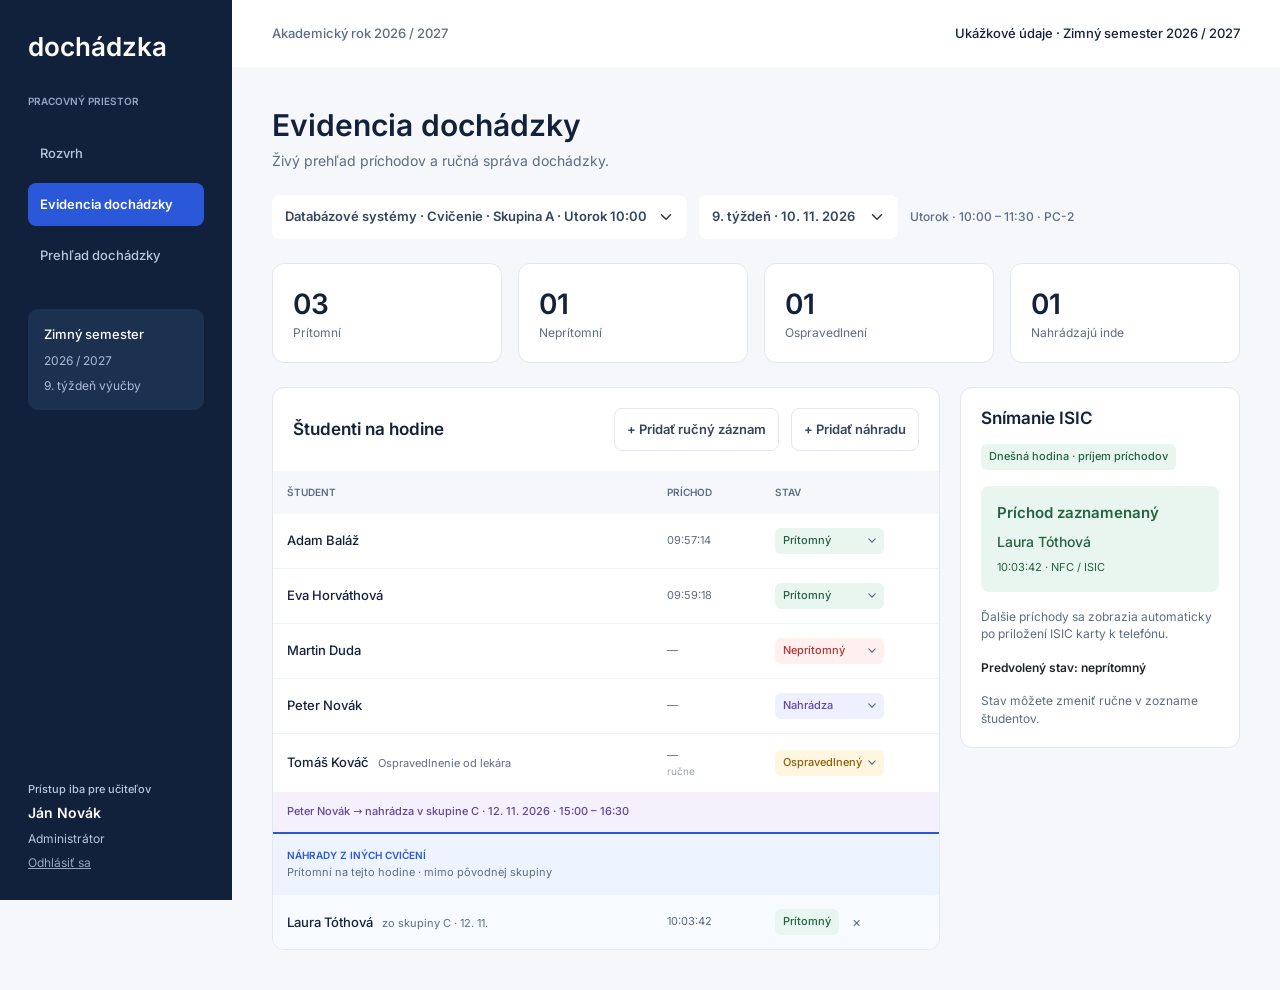
==== web/evidencia.html @ b218ef8f "Add web prototype: prihlasenie, rozvrh, evidencia, prehlad" ====
<!DOCTYPE html>
<html lang="sk">
<head>
    <meta charset="utf-8">
    <meta name="viewport" content="width=device-width, initial-scale=1">
    <title>Evidencia dochádzky · dochádzka</title>
    <link rel="stylesheet" href="vendor/bootstrap/bootstrap.min.css">
    <link rel="stylesheet" href="css/app.css">
</head>
<body>
<div class="app">
    <aside class="sidebar offcanvas-lg offcanvas-start" tabindex="-1" id="sidebar" aria-label="Hlavná navigácia">
        <a class="brand" href="index.html">dochádzka</a>
        <div class="eyebrow">Pracovný priestor</div>

        <nav>
            <a href="index.html">Rozvrh</a>
            <a href="evidencia.html" class="active"
                aria-current="page">Evidencia dochádzky</a>
            <a href="prehlad.html">Prehľad dochádzky</a>
        </nav>

        <div class="semester-card">
            <strong>Zimný semester</strong>
            <span>2026 / 2027</span>
            <span>
                9. týždeň výučby
            </span>
        </div>

        <div class="account">
            <small>Prístup iba pre učiteľov</small>
            <strong>Ján Novák</strong>
            <span>Administrátor</span>
            <form data-go="prihlasenie.html">
                <button type="submit">Odhlásiť sa</button>
            </form>
        </div>
    </aside>

    <div class="workspace">
        <header class="topbar">
            <button class="btn btn-light btn-icon d-lg-none" type="button" data-bs-toggle="offcanvas" data-bs-target="#sidebar" aria-controls="sidebar" aria-label="Otvoriť navigáciu">☰</button>
            <span class="year">Akademický rok 2026 / 2027</span>
            <span class="current">Ukážkové údaje · Zimný semester 2026 / 2027</span>
        </header>

        <main class="screen">
            <div class="page-heading">
                <h1>Evidencia dochádzky</h1>
                <p>Živý prehľad príchodov a ručná správa dochádzky.</p>
            </div>

            <form class="toolbar">
                <label class="visually-hidden" for="vyucba">Výučba</label>
                <select class="form-select select-plain bg-white" id="vyucba" name="vyucba">
                    <option value="1">Programovanie · Prednáška · Pondelok 08:00</option>
                    <option value="2" selected>Databázové systémy · Cvičenie · Skupina A · Utorok 10:00</option>
                    <option value="3">Databázové systémy · Cvičenie · Skupina B · Utorok 10:00</option>
                    <option value="4">Programovanie · Cvičenie · Štvrtok 13:00</option>
                    <option value="5">Databázové systémy · Cvičenie · Skupina C · Štvrtok 15:00</option>
                </select>

                <label class="visually-hidden" for="datum">Dátum hodiny</label>
                <select class="form-select select-plain bg-white" id="datum" name="datum">
                    <option value="2026-09-15">
                        1. týždeň · 15. 9. 2026
                    </option>
                    <option value="2026-09-22">
                        2. týždeň · 22. 9. 2026
                    </option>
                    <option value="2026-09-29">
                        3. týždeň · 29. 9. 2026
                    </option>
                    <option value="2026-10-06">
                        4. týždeň · 6. 10. 2026
                    </option>
                    <option value="2026-10-13">
                        5. týždeň · 13. 10. 2026
                    </option>
                    <option value="2026-10-20">
                        6. týždeň · 20. 10. 2026
                    </option>
                    <option value="2026-10-27">
                        7. týždeň · 27. 10. 2026
                    </option>
                    <option value="2026-11-03">
                        8. týždeň · 3. 11. 2026
                    </option>
                    <option value="2026-11-10" selected>
                        9. týždeň · 10. 11. 2026
                    </option>
                    <option value="2026-11-19">
                        10. týždeň · 19. 11. 2026
                    </option>
                    <option value="2026-11-24">
                        11. týždeň · 24. 11. 2026
                    </option>
                    <option value="2026-12-01">
                        12. týždeň · 1. 12. 2026
                    </option>
                    <option value="2026-12-08">
                        13. týždeň · 8. 12. 2026
                    </option>
                </select>
                <span class="toolbar-meta grow">
                    Utorok · 10:00 – 11:30 · PC-2
                </span>
            </form>

            <div class="totals">
                <div class="panel">
                    <div class="stat-number">03</div>
                    <div class="stat-label">Prítomní</div>
                </div>
                <div class="panel">
                    <div class="stat-number">01</div>
                    <div class="stat-label">Neprítomní</div>
                </div>
                <div class="panel">
                    <div class="stat-number">01</div>
                    <div class="stat-label">Ospravedlnení</div>
                </div>
                <div class="panel">
                    <div class="stat-number">01</div>
                    <div class="stat-label">Nahrádzajú inde</div>
                </div>
            </div>

            <div class="attendance-grid">
                <div class="panel roster">
                    <div class="roster-heading">
                        <h2 class="panel-title">Študenti na hodine</h2>
                        <button class="btn btn-light" type="button" data-bs-toggle="modal" data-bs-target="#manualModal">+ Pridať ručný záznam</button>
                        <button class="btn btn-light" type="button" data-bs-toggle="modal" data-bs-target="#replacementModal">+ Pridať náhradu</button>
                    </div>

                    <div class="roster-columns">
                        <span>Študent</span><span>Príchod</span><span>Stav</span>
                    </div>

                    <div class="roster-row">
                        <span class="name">
                            Adam Baláž
                        </span>
                        <span class="time">
                            09:57:14
                        </span>
                        <form class="state">
                            <input type="hidden" name="student_id" value="1">
                            <select class="status status-present" name="status"
                                aria-label="Stav – Adam Baláž">
                                <option value="present" selected>Prítomný</option>
                                <option value="absent">Neprítomný</option>
                                <option value="excused">Ospravedlnený</option>
                                <option value="replacing">Nahrádza</option>
                            </select>
                        </form>
                    </div>
                    <div class="roster-row">
                        <span class="name">
                            Eva Horváthová
                        </span>
                        <span class="time">
                            09:59:18
                        </span>
                        <form class="state">
                            <input type="hidden" name="student_id" value="4">
                            <select class="status status-present" name="status"
                                aria-label="Stav – Eva Horváthová">
                                <option value="present" selected>Prítomný</option>
                                <option value="absent">Neprítomný</option>
                                <option value="excused">Ospravedlnený</option>
                                <option value="replacing">Nahrádza</option>
                            </select>
                        </form>
                    </div>
                    <div class="roster-row">
                        <span class="name">
                            Martin Duda
                        </span>
                        <span class="time">
                            —
                        </span>
                        <form class="state">
                            <input type="hidden" name="student_id" value="3">
                            <select class="status status-absent" name="status"
                                aria-label="Stav – Martin Duda">
                                <option value="present">Prítomný</option>
                                <option value="absent" selected>Neprítomný</option>
                                <option value="excused">Ospravedlnený</option>
                                <option value="replacing">Nahrádza</option>
                            </select>
                        </form>
                    </div>
                    <div class="roster-row">
                        <span class="name">
                            Peter Novák
                        </span>
                        <span class="time">
                            —
                        </span>
                        <form class="state">
                            <input type="hidden" name="student_id" value="7">
                            <select class="status status-replacing" name="status"
                                aria-label="Stav – Peter Novák">
                                <option value="present">Prítomný</option>
                                <option value="absent">Neprítomný</option>
                                <option value="excused">Ospravedlnený</option>
                                <option value="replacing" selected>Nahrádza</option>
                            </select>
                        </form>
                    </div>
                    <div class="roster-row">
                        <span class="name">
                            Tomáš Kováč
                            <small title="Poznámka">Ospravedlnenie od lekára</small>
                        </span>
                        <span class="time">
                            —
                            <em>ručne</em>
                        </span>
                        <form class="state">
                            <input type="hidden" name="student_id" value="5">
                            <select class="status status-excused" name="status"
                                aria-label="Stav – Tomáš Kováč">
                                <option value="present">Prítomný</option>
                                <option value="absent">Neprítomný</option>
                                <option value="excused" selected>Ospravedlnený</option>
                                <option value="replacing">Nahrádza</option>
                            </select>
                        </form>
                    </div>

                    <div class="roster-link">
                        Peter Novák →
                        nahrádza v skupine C
                        · 12. 11. 2026 · 15:00 – 16:30
                    </div>

                    <div class="roster-section">
                        <strong>Náhrady z iných cvičení</strong>
                        <span>Prítomní na tejto hodine · mimo pôvodnej skupiny</span>
                    </div>

                    <div class="roster-row incoming">
                        <span class="name">
                            Laura Tóthová
                            <small>
                                zo skupiny C
                                · 12. 11.
                            </small>
                        </span>
                        <span class="time">
                            10:03:42
                        </span>
                        <div class="state">
                            <span class="status status-present">Prítomný</span>
                            <form
                                data-confirm="Náhrada študentky Laury Tóthovej sa zruší aj na jej pôvodnom cvičení.">
                                <button class="btn-remove" type="submit" aria-label="Zrušiť náhradu – Laura Tóthová">×</button>
                            </form>
                        </div>
                    </div>
                </div>

                <aside class="panel nfc" aria-labelledby="nfcTitle">
                    <h2 class="panel-title" id="nfcTitle">Snímanie ISIC</h2>

                    <span class="status status-present">Dnešná hodina · príjem príchodov</span>

                    <div class="last-scan">
                        <strong>Príchod zaznamenaný</strong>
                        <span>Laura Tóthová</span>
                        <small>10:03:42 · NFC / ISIC</small>
                    </div>

                    <p>Ďalšie príchody sa zobrazia automaticky po priložení ISIC karty k telefónu.</p>
                    <p><strong class="text-body fw-semibold">Predvolený stav: neprítomný</strong></p>
                    <p>Stav môžete zmeniť ručne v zozname študentov.</p>
                </aside>
            </div>
        </main>
    </div>
</div>

<div class="modal fade" id="confirmModal" tabindex="-1" aria-labelledby="confirmTitle" aria-hidden="true">
    <div class="modal-dialog modal-dialog-centered modal-sm">
        <div class="modal-content">
            <div class="modal-body">
                <h2 class="modal-title" id="confirmTitle">Naozaj odstrániť?</h2>
                <div data-confirm-text></div>
            </div>
            <div class="modal-footer">
                <button type="button" class="btn btn-light btn-wide" data-bs-dismiss="modal">Zrušiť</button>
                <button type="button" class="btn btn-primary btn-wide" data-confirm-ok>Odstrániť</button>
            </div>
        </div>
    </div>
</div>

<div class="modal fade" id="manualModal" tabindex="-1" aria-labelledby="manualTitle" aria-hidden="true">
    <div class="modal-dialog modal-dialog-centered modal-dialog-scrollable" style="--bs-modal-width: 600px">
        <form class="modal-content" novalidate>
            <div class="modal-header">
                <div>
                    <h2 class="modal-title" id="manualTitle">Pridať ručný záznam</h2>
                    <p>Zapíšte dochádzku študenta, ktorý nemohol použiť ISIC kartu.</p>
                </div>
                <button type="button" class="btn-close" data-bs-dismiss="modal" aria-label="Zavrieť"></button>
            </div>

            <div class="modal-body">
                <div class="lesson-context">
                    <strong>Databázové systémy · Cvičenie · Skupina A</strong>
                    <span>10. 11. 2026 · 10:00 – 11:30 · PC-2</span>
                </div>

                <div>
                    <label class="form-label" for="studentSearch">Študent</label>
                    <input class="form-control mb-2" type="search" id="studentSearch" data-student-search
                        placeholder="Hľadať podľa mena alebo ID" autocomplete="off">
                    <div class="pick-list">
                        <div class="heading">Študenti bez zaznamenaného príchodu</div>
                        <div class="items">
                            <label data-student="Martin Duda 210068">
                                <input class="form-check-input m-0" type="radio" name="student_id" value="3">
                                <span class="who">Martin Duda<small>ID 210068</small></span>
                                <span class="status status-absent">Neprítomný</span>
                            </label>
                            <label data-student="Peter Novák 210136">
                                <input class="form-check-input m-0" type="radio" name="student_id" value="7">
                                <span class="who">Peter Novák<small>ID 210136</small></span>
                                <span class="status status-replacing">Nahrádza</span>
                            </label>
                            <label data-student="Tomáš Kováč 210102">
                                <input class="form-check-input m-0" type="radio" name="student_id" value="5">
                                <span class="who">Tomáš Kováč<small>ID 210102</small></span>
                                <span class="status status-excused">Ospravedlnený</span>
                            </label>
                        </div>
                    </div>
                </div>

                <div>
                    <div class="form-label" id="newStatusLabel">Nový stav</div>
                    <div class="chips" role="radiogroup" aria-labelledby="newStatusLabel">
                        <input class="btn-check" type="radio" name="status" id="manual-present" value="present"
                            checked>
                        <label class="chip-present" for="manual-present"><span class="dot"></span>Prítomný</label>
                        <input class="btn-check" type="radio" name="status" id="manual-absent" value="absent">
                        <label class="chip-absent" for="manual-absent"><span class="dot"></span>Neprítomný</label>
                        <input class="btn-check" type="radio" name="status" id="manual-excused" value="excused">
                        <label class="chip-excused" for="manual-excused"><span class="dot"></span>Ospravedlnený</label>
                        <input class="btn-check" type="radio" name="status" id="manual-replacing" value="replacing">
                        <label class="chip-replacing" for="manual-replacing"><span class="dot"></span>Nahrádza</label>
                    </div>
                </div>

                <div class="row g-3">
                    <div class="col-sm-6">
                        <label class="form-label" for="arrivedTime">Čas príchodu</label>
                        <div class="input-action">
                            <input class="form-control" type="time" step="1" id="arrivedTime" name="arrived_time"
                                value="10:05:00">
                            <button type="button" data-now="#arrivedTime">Teraz</button>
                        </div>
                        <div class="form-text">Ukladá sa iba pri stave prítomný.</div>
                    </div>
                    <div class="col-sm-6">
                        <label class="form-label" for="recordedBy">Zapísal</label>
                        <input class="form-control" type="text" id="recordedBy" value="Ján Novák · ručne" readonly>
                    </div>
                </div>

                <div>
                    <label class="form-label" for="note">Poznámka <span class="optional">voliteľné</span></label>
                    <textarea class="form-control" id="note" name="note" rows="3" maxlength="255"
                        placeholder="Napr. zabudnutá ISIC karta alebo nefunkčný čip…"></textarea>
                </div>

                <div class="notice">
                    <strong>Ručný záznam</strong>
                    <div>V zozname sa označí ako zadaný učiteľom a prepíše predvolený stav „neprítomný“.</div>
                </div>
            </div>

            <div class="modal-footer">
                <button type="button" class="btn btn-light btn-wide" data-bs-dismiss="modal">Zrušiť</button>
                <button type="submit" class="btn btn-light btn-wide" name="add_another" value="1">Uložiť a pridať ďalší</button>
                <button type="submit" class="btn btn-primary btn-wide">Uložiť záznam</button>
            </div>
        </form>
    </div>
</div>

<div class="modal fade" id="replacementModal" tabindex="-1" aria-labelledby="replacementTitle" aria-hidden="true">
    <div class="modal-dialog modal-dialog-centered" style="--bs-modal-width: 560px">
        <form class="modal-content" novalidate>
            <div class="modal-header">
                <div>
                    <h2 class="modal-title" id="replacementTitle">Pridať náhradu</h2>
                    <p>Študent z inej skupiny si na tejto hodine nahrádza svoje cvičenie.</p>
                </div>
                <button type="button" class="btn-close" data-bs-dismiss="modal" aria-label="Zavrieť"></button>
            </div>

            <div class="modal-body">
                <div class="lesson-context">
                    <strong>Databázové systémy · Cvičenie · Skupina A</strong>
                    <span>10. 11. 2026 · 10:00 – 11:30 · PC-2</span>
                </div>

                <div>
                    <label class="form-label" for="replacementStudent">Študent z inej skupiny</label>
                    <select class="form-select" id="replacementStudent" name="student_id" required>
                        <option value="">Vyberte študenta</option>
                        <option value="13">Filip Gajdoš · skupina B (Utorok 10:00)</option>
                        <option value="16">Ema Krajčíová · skupina B (Utorok 10:00)</option>
                        <option value="17">Michal Lukáč · skupina C (Štvrtok 15:00)</option>
                        <option value="18">Natália Mináriková · skupina C (Štvrtok 15:00)</option>
                    </select>
                </div>

                <div>
                    <label class="form-label" for="replacementTime">Čas príchodu <span class="optional">voliteľné</span></label>
                    <div class="input-action">
                        <input class="form-control" type="time" step="1" id="replacementTime" name="arrived_time"
                            value="10:05:00">
                        <button type="button" data-now="#replacementTime">Teraz</button>
                    </div>
                </div>

                <div class="notice">
                    <strong>Prepojenie</strong>
                    <div>Tu bude študent prítomný a zobrazí sa pod čiarou. Na svojom pôvodnom cvičení v tomto týždni dostane stav „nahrádza“.</div>
                </div>
            </div>

            <div class="modal-footer">
                <button type="button" class="btn btn-light btn-wide" data-bs-dismiss="modal">Zrušiť</button>
                <button type="submit" class="btn btn-primary btn-wide">Pridať náhradu</button>
            </div>
        </form>
    </div>
</div>

<script src="vendor/bootstrap/bootstrap.bundle.min.js"></script>
<script src="js/app.js"></script>
</body>
</html>
---- web/css/app.css ----
/* Dochádzka – vzhľad podľa návrhu vo Figme, postavený na Bootstrape 5.3 */

@font-face {
    font-family: "Inter";
    font-style: normal;
    font-weight: 100 900;
    font-display: swap;
    src: url("../fonts/inter-latin-ext-wght-normal.woff2") format("woff2-variations");
    unicode-range: U+0100-02BA, U+02BD-02C5, U+02C7-02CC, U+02CE-02D7, U+02DD-02FF, U+0304, U+0308, U+0329, U+1D00-1DBF, U+1E00-1E9F, U+1EF2-1EFF, U+2020, U+20A0-20AB, U+20AD-20C0, U+2113, U+2C60-2C7F, U+A720-A7FF;
}

@font-face {
    font-family: "Inter";
    font-style: normal;
    font-weight: 100 900;
    font-display: swap;
    src: url("../fonts/inter-latin-wght-normal.woff2") format("woff2-variations");
    unicode-range: U+0000-00FF, U+0131, U+0152-0153, U+02BB-02BC, U+02C6, U+02DA, U+02DC, U+0304, U+0308, U+0329, U+2000-206F, U+20AC, U+2122, U+2191, U+2193, U+2212, U+2215, U+FEFF, U+FFFD;
}

:root {
    --ink: #13223b;
    --body: #34465f;
    --muted: #5c6d85;
    --placeholder: #94a3b8;
    --page: #f5f7fb;
    --line: #e2e8f0;
    --line-input: #cfd8e6;
    --primary: #2b58d8;
    --primary-dark: #2350b7;
    --tint: #edf3ff;
    --navy: #11213b;
    --navy-soft: #1c304f;

    --present-bg: #e9f6ef;   --present-fg: #236341;
    --absent-bg: #fff0ef;    --absent-fg: #b13636;
    --excused-bg: #fff6df;   --excused-fg: #89600c;
    --replacing-bg: #eef0ff; --replacing-fg: #5f48a4;

    --sidebar-width: 232px;

    --bs-body-font-family: "Inter", system-ui, -apple-system, "Segoe UI", sans-serif;
    --bs-body-font-size: 0.8125rem;
    --bs-body-line-height: 1.45;
    --bs-body-color: var(--ink);
    --bs-body-bg: var(--page);
    --bs-border-color: var(--line);
    --bs-primary: var(--primary);
    --bs-primary-rgb: 43, 88, 216;
    --bs-link-color-rgb: 43, 88, 216;
    --bs-link-hover-color-rgb: 35, 80, 183;
    --bs-secondary-color: var(--muted);
    --bs-border-radius: 8px;
}

h1, h2, h3, .fw-semibold { font-weight: 600; }
a { text-decoration: none; }
a:hover { text-decoration: underline; }
.text-muted { color: var(--muted) !important; }

/* ---------- Rozloženie ---------- */

.app { display: flex; min-height: 100vh; }

.sidebar {
    width: var(--sidebar-width);
    flex: 0 0 var(--sidebar-width);
    background-color: var(--navy) !important; /* Bootstrap dáva .offcanvas-lg na šírke lg priehľadné pozadie */
    color: #fff;
    padding: 28px;
    display: flex;
    flex-direction: column;
    gap: 32px;
}

@media (min-width: 992px) {
    .sidebar { position: sticky; top: 0; height: 100vh; overflow-y: auto; }
}

@media (max-width: 991.98px) {
    .sidebar.offcanvas-lg { --bs-offcanvas-width: var(--sidebar-width); --bs-offcanvas-bg: var(--navy); }
}

.sidebar .brand { font-size: 26px; font-weight: 600; color: #fff; line-height: 1.45; }
.sidebar .brand:hover { text-decoration: none; }
.sidebar .eyebrow { font-size: 10px; font-weight: 600; letter-spacing: 0; color: #94a6c2; text-transform: uppercase; margin-top: -4px; }
.sidebar nav { display: flex; flex-direction: column; gap: 8px; margin-top: -8px; }
.sidebar nav a { padding: 12px; border-radius: 8px; font-weight: 500; color: #b9c7dc; }
.sidebar nav a:hover { background: var(--navy-soft); color: #fff; text-decoration: none; }
.sidebar nav a.active { background: var(--primary); color: #fff; font-weight: 600; }
.sidebar .semester-card { background: var(--navy-soft); border-radius: 10px; padding: 16px; display: flex; flex-direction: column; gap: 8px; }
.sidebar .semester-card strong { font-weight: 500; }
.sidebar .semester-card span { font-size: 12px; color: #acbdd6; }
.sidebar .account { margin-top: auto; display: flex; flex-direction: column; gap: 6px; }
.sidebar .account small { font-size: 11px; font-weight: 500; color: #b9c7dc; }
.sidebar .account strong { font-size: 14px; font-weight: 600; }
.sidebar .account span { font-size: 12px; color: #b9c7dc; }
.sidebar .account button { align-self: flex-start; padding: 0; border: 0; background: none; font-size: 12px; color: #94a6c2; text-decoration: underline; }
.sidebar .account button:hover { color: #fff; }

.workspace { flex: 1 1 auto; min-width: 0; display: flex; flex-direction: column; }
.topbar { background: #fff; min-height: 67px; padding: 12px 40px; display: flex; align-items: center; gap: 20px; font-weight: 500; }
.topbar .year { color: var(--muted); }
.topbar .current { margin-left: auto; text-align: right; }
.screen { padding: 40px; display: flex; flex-direction: column; gap: 24px; }
.page-heading h1 { font-size: 30px; margin: 0 0 8px; }
.page-heading p { font-size: 14px; color: var(--muted); margin: 0; }

@media (max-width: 767.98px) {
    .topbar { padding: 12px 16px; }
    .screen { padding: 24px 16px; }
}

/* ---------- Základné prvky ---------- */

.panel { background: #fff; border: 1px solid var(--line); border-radius: 12px; }
.panel-body { padding: 24px; }
.panel-title { font-size: 17px; font-weight: 600; margin: 0; }

.btn {
    --bs-btn-font-size: 0.8125rem;
    --bs-btn-font-weight: 600;
    --bs-btn-padding-x: 12px;
    --bs-btn-padding-y: 11px;
    --bs-btn-border-radius: 8px;
    white-space: nowrap;
}
.btn-primary {
    --bs-btn-bg: var(--primary); --bs-btn-border-color: var(--primary);
    --bs-btn-hover-bg: var(--primary-dark); --bs-btn-hover-border-color: var(--primary-dark);
    --bs-btn-active-bg: var(--primary-dark); --bs-btn-active-border-color: var(--primary-dark);
    --bs-btn-disabled-bg: var(--primary); --bs-btn-disabled-border-color: var(--primary);
}
.btn-light {
    --bs-btn-color: var(--body); --bs-btn-bg: #fff; --bs-btn-border-color: var(--line);
    --bs-btn-hover-color: var(--ink); --bs-btn-hover-bg: #f9fafc; --bs-btn-hover-border-color: var(--line-input);
    --bs-btn-active-bg: #eef1f6; --bs-btn-active-border-color: var(--line-input);
}
.btn-wide { --bs-btn-padding-x: 20px; }
.btn-icon { width: 43px; padding-left: 0; padding-right: 0; }

.form-label { font-size: 12px; font-weight: 500; color: var(--muted); margin-bottom: 8px; }
.form-label .optional { font-size: 11px; font-weight: 400; color: var(--placeholder); margin-left: 4px; }
.form-control, .form-select {
    font-size: 0.8125rem; font-weight: 500; color: var(--ink);
    padding: 11px 12px; border-color: var(--line-input); border-radius: 8px; background-color: #fff;
}
.form-select { padding-right: 36px; }
.form-control::placeholder { color: var(--placeholder); font-weight: 400; }
.form-control:focus, .form-select:focus { border-color: var(--primary); box-shadow: 0 0 0 3px rgba(43, 88, 216, .18); }
.form-control:disabled, .form-control[readonly], .form-select:disabled { background: var(--page); color: var(--muted); }
.form-text { font-size: 12px; color: var(--muted); }
.form-check-input:checked { background-color: var(--primary); border-color: var(--primary); }
.form-check-label { font-weight: 500; color: var(--body); }
.invalid-feedback { font-size: 12px; }

.select-plain { width: auto; max-width: 100%; border-color: transparent; font-weight: 600; color: var(--body); }
.select-plain:hover { border-color: var(--line-input); }

.notice { background: var(--tint); color: var(--primary-dark); border-radius: 8px; padding: 14px 16px; display: flex; gap: 12px; align-items: flex-start; }
.notice strong { font-weight: 600; white-space: nowrap; }
.notice.warn { background: var(--excused-bg); color: var(--excused-fg); }
.notice.ok { background: var(--present-bg); color: var(--present-fg); }
.notice.danger { background: var(--absent-bg); color: var(--absent-fg); }
.notice ul { margin: 0; padding-left: 16px; }

.stat-number { font-size: 28px; font-weight: 600; line-height: 1.45; }
.stat-label { font-size: 12px; color: var(--muted); }

.empty { padding: 48px 24px; text-align: center; color: var(--muted); }
.empty h2 { font-size: 17px; color: var(--ink); }

/* Stavy dochádzky */
.status { display: inline-block; padding: 5px 8px; border-radius: 6px; font-size: 11px; font-weight: 500; line-height: 1.45; border: 0; }
.status-present { background: var(--present-bg); color: var(--present-fg); }
.status-absent { background: var(--absent-bg); color: var(--absent-fg); }
.status-excused { background: var(--excused-bg); color: var(--excused-fg); }
.status-replacing { background: var(--replacing-bg); color: var(--replacing-fg); }
select.status { appearance: none; padding-right: 22px; cursor: pointer;
    background-image: url("data:image/svg+xml,%3Csvg xmlns='http://www.w3.org/2000/svg' viewBox='0 0 10 6'%3E%3Cpath d='M1 1l4 4 4-4' fill='none' stroke='%235c6d85' stroke-width='1.5' stroke-linecap='round'/%3E%3C/svg%3E");
    background-repeat: no-repeat; background-position: right 8px center; background-size: 8px; }
select.status:focus { outline: 2px solid var(--primary); outline-offset: 1px; }

/* Výber z možností (opakovanie, stav) – tlačidlá namiesto prepínačov */
.chips { display: flex; flex-wrap: wrap; gap: 8px; }
.chips label { display: inline-flex; align-items: center; gap: 8px; padding: 10px 14px; border: 1px solid var(--line-input); border-radius: 8px; background: #fff; font-weight: 500; color: var(--body); cursor: pointer; }
.chips .dot { width: 8px; height: 8px; border-radius: 50%; background: currentColor; }
.chips input:focus-visible + label { box-shadow: 0 0 0 3px rgba(43, 88, 216, .18); }
.chips input:checked + label { background: var(--tint); border-color: var(--primary); color: var(--primary-dark); font-weight: 600; }
.chips label.chip-present .dot { color: var(--present-fg); }
.chips label.chip-absent .dot { color: var(--absent-fg); }
.chips label.chip-excused .dot { color: var(--excused-fg); }
.chips label.chip-replacing .dot { color: var(--replacing-fg); }
.chips input:checked + label.chip-present { background: var(--present-bg); border-color: var(--present-fg); color: var(--present-fg); }
.chips input:checked + label.chip-absent { background: var(--absent-bg); border-color: var(--absent-fg); color: var(--absent-fg); }
.chips input:checked + label.chip-excused { background: var(--excused-bg); border-color: var(--excused-fg); color: var(--excused-fg); }
.chips input:checked + label.chip-replacing { background: var(--replacing-bg); border-color: var(--replacing-fg); color: var(--replacing-fg); }

/* Dialógy */
.modal { --bs-modal-bg: #fff; }
.modal-content { border: 0; border-radius: 16px; overflow: hidden; box-shadow: 0 24px 64px rgba(17, 33, 59, .28); }
.modal-header { padding: 24px 28px 20px; align-items: flex-start; border-color: var(--line); }
.modal-title { font-size: 20px; font-weight: 600; }
.modal-header > div { flex: 1 1 auto; min-width: 0; }
.modal-header p { margin: 4px 0 0; color: var(--muted); }
.modal-header .btn-close { width: 36px; height: 36px; padding: 0; margin: 0; border-radius: 8px; background-color: var(--page); background-size: 10px; opacity: 1; }
.modal-body { padding: 24px 28px; display: flex; flex-direction: column; gap: 20px; }
.modal-footer { padding: 20px 28px; background: #f9fafc; border-color: var(--line); gap: 12px; }
.modal-footer > * { margin: 0; }
.modal-backdrop { --bs-backdrop-bg: var(--ink); }

/* ---------- Rozvrh ---------- */

.toolbar { display: flex; flex-wrap: wrap; align-items: center; gap: 12px; }
.toolbar .grow { flex: 1 1 auto; min-width: 0; }
.week-label { font-size: 18px; font-weight: 600; margin: 0; }
.toolbar-meta { font-size: 12px; font-weight: 500; color: var(--muted); }

.tt { overflow-x: auto; }
.tt-inner { min-width: 1040px; }
.tt-head, .tt-row { display: grid; grid-template-columns: 64px 1fr; }
.tt-head { background: var(--page); border-bottom: 1px solid var(--line); }
.tt-row + .tt-row { border-top: 1px solid var(--line); }
.tt-row.today { background: #f7faff; }
.tt-corner, .tt-day { padding: 8px 0 8px 12px; display: flex; flex-direction: column; justify-content: center; }
.tt-corner { font-size: 10px; font-weight: 600; color: var(--muted); }
.tt-corner span { font-weight: 400; color: var(--placeholder); }
.tt-day strong { font-weight: 600; }
.tt-day span { font-size: 11px; color: var(--muted); }
.tt-day .pill { align-self: flex-start; margin-top: 2px; padding: 1px 6px; border-radius: 4px; background: var(--primary); color: #fff; font-size: 9px; font-weight: 600; }
.tt-day .pill.alt { background: var(--tint); color: var(--primary-dark); }
.tt-hours { display: grid; grid-template-columns: repeat(14, 1fr); text-align: center; padding: 6px 0; }
.tt-hours small { display: block; font-size: 10px; font-weight: 500; color: var(--placeholder); }
.tt-hours strong { font-size: 12px; font-weight: 600; }
.tt-track {
    display: grid; grid-template-columns: repeat(168, minmax(0, 1fr)); grid-auto-rows: minmax(44px, auto);
    row-gap: 4px; padding: 6px 0; min-height: 56px;
    background-image: linear-gradient(to right, #edf1f7 1px, transparent 1px); background-size: calc(100% / 14) 100%;
}
.tt-block {
    grid-column: var(--col) / span var(--span); grid-row: var(--lane);
    position: relative; margin: 0 2px; padding: 6px 6px 6px 9px; min-width: 0;
    border-left: 3px solid var(--fg); border-radius: 8px; background: var(--bg);
    font-size: 10px; font-weight: 500; color: var(--fg); line-height: 1.45; overflow: hidden;
}
.tt-block:hover { box-shadow: 0 2px 8px rgba(17, 33, 59, .12); }
.tt-block .title { display: block; font-size: 11px; font-weight: 600; color: var(--ink); overflow-wrap: anywhere; }
.tt-block .title:hover { text-decoration: none; }
.tt-block .note { color: var(--body); font-weight: 400; }
.tt-block .remove { position: absolute; top: 2px; right: 2px; z-index: 2; width: 18px; height: 18px; padding: 0; border: 0; border-radius: 4px; background: #fff; color: var(--muted); font-size: 12px; line-height: 1; opacity: 0; }
.tt-block .edit { position: absolute; top: 2px; right: 22px; z-index: 2; width: 18px; height: 18px; border-radius: 4px; background: #fff; color: var(--muted); font-size: 11px; line-height: 18px; text-align: center; opacity: 0; }
.tt-block .edit:hover { color: var(--primary); text-decoration: none; }
.tt-block:hover .remove, .tt-block .remove:focus, .tt-block:hover .edit, .tt-block .edit:focus { opacity: 1; }
@media (hover: none) { .tt-block .edit, .tt-block .remove { opacity: 1; } } /* dotykové zariadenia nemajú hover */
.tt-block.ghost { background: none; border: 1px dashed var(--line-input); color: var(--placeholder); }
.tt-block.ghost .title { color: var(--muted); }
.tt-free { grid-column: 1 / -1; margin: 0 2px; padding: 12px; border-radius: 8px; background: var(--page); color: var(--muted); font-weight: 500; display: flex; align-items: center; }
.c0 { --bg: #edf3ff; --fg: #2350b7; }
.c1 { --bg: #eef0ff; --fg: #5f48a4; }
.c2 { --bg: #e9f6ef; --fg: #236341; }
.c3 { --bg: #fff6df; --fg: #89600c; }
.c4 { --bg: #e6f5f6; --fg: #17696b; }
.c5 { --bg: #fdeef3; --fg: #a3305a; }

/* ---------- Evidencia dochádzky ---------- */

.totals { display: grid; grid-template-columns: repeat(4, minmax(0, 1fr)); gap: 16px; }
.totals .panel { padding: 20px; }
@media (max-width: 767.98px) { .totals { grid-template-columns: repeat(2, minmax(0, 1fr)); } }

.attendance-grid { display: grid; grid-template-columns: minmax(0, 1fr) 280px; gap: 20px; align-items: start; }
@media (max-width: 1199.98px) { .attendance-grid { grid-template-columns: minmax(0, 1fr); } }

.roster { overflow: hidden; }
.roster-heading { display: flex; flex-wrap: wrap; align-items: center; gap: 12px; padding: 20px; }
.roster-heading .panel-title { flex: 1 1 auto; }
.roster-columns, .roster-row { display: grid; grid-template-columns: minmax(0, 1fr) 96px 150px; gap: 12px; align-items: center; padding: 14px; }
.roster-columns { background: var(--page); font-size: 10px; font-weight: 600; color: var(--muted); text-transform: uppercase; }
.roster-row { min-height: 54px; }
.roster-row + .roster-row { border-top: 1px solid #f0f3f8; }
.roster-row .name { font-weight: 500; }
.roster-row .name small { font-size: 11px; font-weight: 400; color: var(--muted); margin-left: 6px; }
.roster-row .time { font-size: 11px; color: var(--muted); }
.roster-row .time em { display: block; font-style: normal; font-size: 10px; color: var(--placeholder); }
.roster-row .state { display: flex; align-items: center; gap: 6px; }
.roster-row.incoming { background: #f7faff; }
@media (max-width: 575.98px) {
    .roster-columns, .roster-row { grid-template-columns: minmax(0, 1fr) 62px 128px; gap: 8px; }
}
.roster-row .btn-remove { width: 22px; height: 22px; padding: 0; border: 0; border-radius: 6px; background: none; color: var(--muted); font-size: 14px; line-height: 1; }
.roster-row .btn-remove:hover { background: var(--absent-bg); color: var(--absent-fg); }
.roster-link { padding: 12px 14px; background: #f4f1fc; color: #60469b; font-size: 11px; font-weight: 500; }
.roster-section { padding: 14px; background: #eef4ff; border-top: 2px solid var(--primary); }
.roster-section strong { display: block; font-size: 10px; font-weight: 600; color: var(--primary); text-transform: uppercase; }
.roster-section span { font-size: 11px; color: var(--muted); }

.nfc { padding: 20px; display: flex; flex-direction: column; gap: 16px; align-items: flex-start; }
.nfc p { margin: 0; font-size: 12px; color: var(--muted); }
.nfc .last-scan { align-self: stretch; padding: 16px; border-radius: 8px; background: var(--present-bg); color: var(--present-fg); display: flex; flex-direction: column; gap: 8px; }
.nfc .last-scan strong { font-size: 15px; font-weight: 600; }
.nfc .last-scan span { font-size: 14px; font-weight: 500; }
.nfc .last-scan small { font-size: 11px; }
.nfc .last-scan.idle { background: var(--page); color: var(--muted); }

.lesson-context { padding: 12px 16px; border-radius: 8px; background: var(--page); }
.lesson-context strong { display: block; font-weight: 600; }
.lesson-context span { font-size: 12px; font-weight: 500; color: var(--muted); }

.pick-list { border: 1px solid var(--line-input); border-radius: 8px; overflow: hidden; }
.pick-list .heading { padding: 8px 14px; background: var(--page); font-size: 10px; font-weight: 600; color: var(--muted); text-transform: uppercase; }
.pick-list .items { max-height: 190px; overflow-y: auto; }
.pick-list label { display: flex; align-items: center; gap: 12px; padding: 10px 14px; border-top: 1px solid var(--line); cursor: pointer; margin: 0; }
.pick-list label:has(input:checked) { background: #f7faff; }
.pick-list label .who { flex: 1 1 auto; min-width: 0; font-weight: 500; }
.pick-list label .who small { display: block; font-size: 11px; font-weight: 400; color: var(--muted); }
.pick-list .none { padding: 14px; color: var(--muted); border-top: 1px solid var(--line); }
.input-action { position: relative; }
.input-action .form-control { padding-right: 64px; }
.input-action button { position: absolute; top: 50%; right: 8px; transform: translateY(-50%); padding: 4px; border: 0; background: none; font-size: 12px; font-weight: 600; color: var(--primary); }

/* ---------- Prehľad dochádzky ---------- */

.summary { display: grid; grid-template-columns: repeat(4, minmax(0, 1fr)); gap: 20px; padding: 24px; }
@media (max-width: 767.98px) { .summary { grid-template-columns: repeat(2, minmax(0, 1fr)); } }

.matrix-wrap { overflow-x: auto; }
.matrix { width: 100%; border-collapse: collapse; }
.matrix th, .matrix td { padding: 8px 4px; text-align: center; white-space: nowrap; }
.matrix thead th { background: var(--page); font-size: 12px; font-weight: 600; color: var(--muted); padding: 16px 4px; }
.matrix thead th.current { color: var(--primary); }
.matrix thead th small { display: block; font-size: 10px; font-weight: 400; color: var(--placeholder); }
.matrix tbody tr + tr { border-top: 1px solid #f0f3f8; }
.matrix .student { text-align: left; padding-left: 16px; min-width: 180px; font-weight: 500; position: sticky; left: 0; background: #fff; }
.matrix thead .student { background: var(--page); font-size: 10px; text-transform: uppercase; }
.matrix .total { font-weight: 600; min-width: 72px; }
.cell { display: inline-flex; align-items: center; justify-content: center; width: 30px; height: 30px; border-radius: 6px; font-size: 12px; font-weight: 600; }
.cell.none { color: var(--placeholder); font-weight: 400; }
.legend { display: flex; flex-wrap: wrap; gap: 24px; align-items: center; font-size: 12px; color: var(--body); }
.legend span { display: inline-flex; align-items: center; gap: 8px; }
.replacement-detail { padding: 20px; display: flex; flex-direction: column; gap: 8px; }
.replacement-detail + .replacement-detail { border-top: 1px solid var(--line); }
.replacement-detail strong { font-weight: 600; }
.replacement-detail span { font-size: 12px; color: var(--muted); }
.replacement-detail a { font-size: 12px; font-weight: 600; }

/* ---------- Prihlásenie ---------- */

.login { min-height: 100vh; display: grid; place-items: center; padding: 24px; background: var(--navy); }
.login .panel { width: 100%; max-width: 400px; padding: 32px; display: flex; flex-direction: column; gap: 20px; border: 0; border-radius: 16px; }
.login .brand { font-size: 26px; font-weight: 600; }
.login p { margin: 0; color: var(--muted); }

/* ---------- Prototyp ---------- */

.proto-toast { position: fixed; left: 50%; bottom: 24px; transform: translateX(-50%); z-index: 2000; max-width: calc(100% - 32px); padding: 12px 16px; border-radius: 8px; background: var(--ink); color: #fff; font-weight: 500; box-shadow: 0 8px 24px rgba(17, 33, 59, .28); }
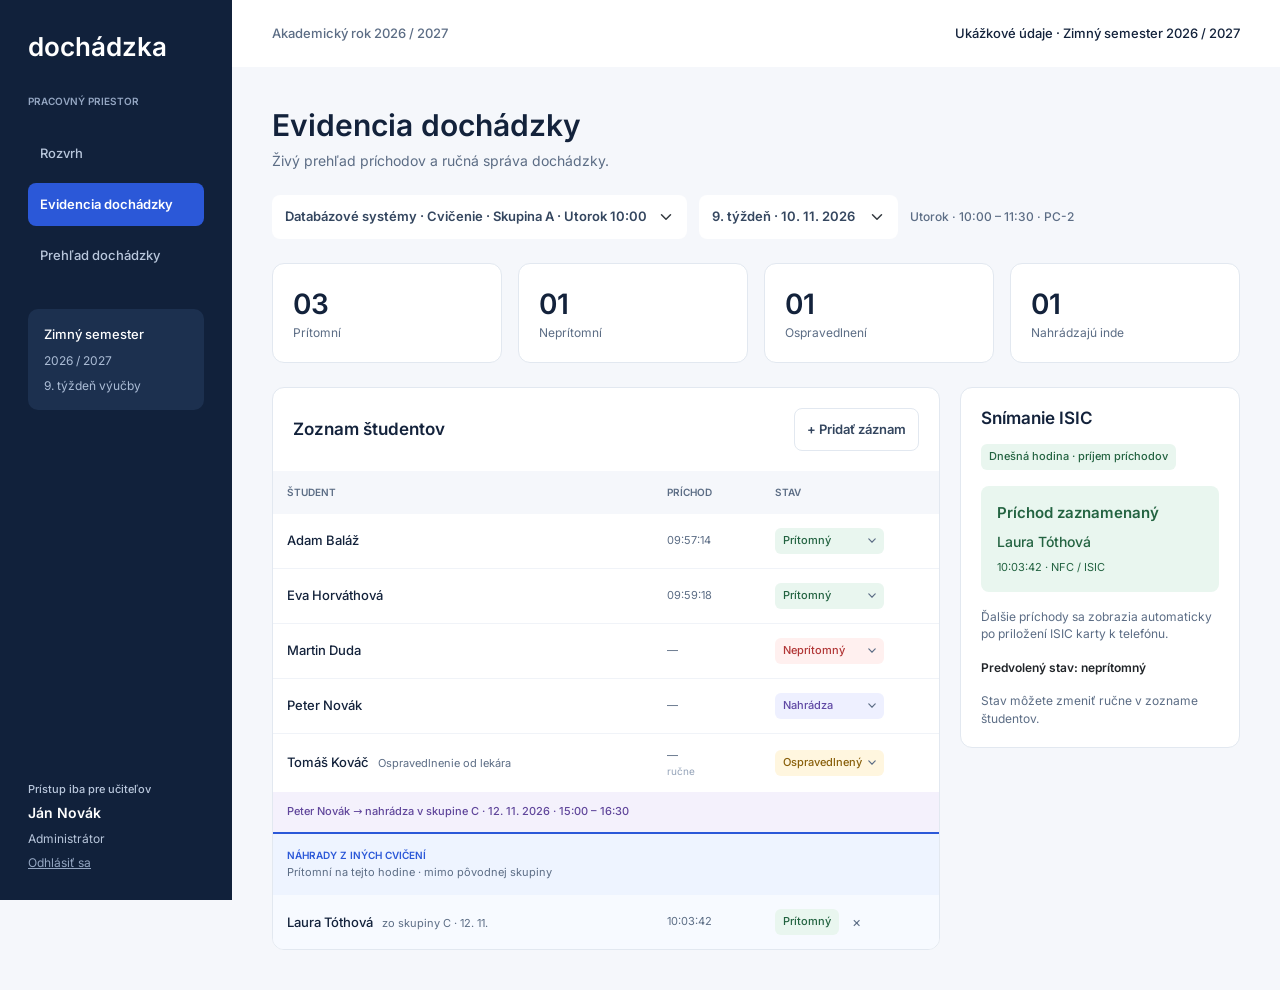
==== commit 75688129: "Unify manual record and replacement dialog in evidencia   - searchable student list across groups, "" ====
--- a/web/evidencia.html
+++ b/web/evidencia.html
@@ -130,9 +130,8 @@
             <div class="attendance-grid">
                 <div class="panel roster">
                     <div class="roster-heading">
-                        <h2 class="panel-title">Študenti na hodine</h2>
-                        <button class="btn btn-light" type="button" data-bs-toggle="modal" data-bs-target="#manualModal">+ Pridať ručný záznam</button>
-                        <button class="btn btn-light" type="button" data-bs-toggle="modal" data-bs-target="#replacementModal">+ Pridať náhradu</button>
+                        <h2 class="panel-title">Zoznam študentov</h2>
+                        <button class="btn btn-light" type="button" data-bs-toggle="modal" data-bs-target="#recordModal">+ Pridať záznam</button>
                     </div>
 
                     <div class="roster-columns">
@@ -153,7 +152,7 @@
                                 <option value="present" selected>Prítomný</option>
                                 <option value="absent">Neprítomný</option>
                                 <option value="excused">Ospravedlnený</option>
-                                <option value="replacing">Nahrádza</option>
+                                <option value="replacing" disabled>Nahrádza</option>
                             </select>
                         </form>
                     </div>
@@ -171,7 +170,7 @@
                                 <option value="present" selected>Prítomný</option>
                                 <option value="absent">Neprítomný</option>
                                 <option value="excused">Ospravedlnený</option>
-                                <option value="replacing">Nahrádza</option>
+                                <option value="replacing" disabled>Nahrádza</option>
                             </select>
                         </form>
                     </div>
@@ -189,7 +188,7 @@
                                 <option value="present">Prítomný</option>
                                 <option value="absent" selected>Neprítomný</option>
                                 <option value="excused">Ospravedlnený</option>
-                                <option value="replacing">Nahrádza</option>
+                                <option value="replacing" disabled>Nahrádza</option>
                             </select>
                         </form>
                     </div>
@@ -207,7 +206,7 @@
                                 <option value="present">Prítomný</option>
                                 <option value="absent">Neprítomný</option>
                                 <option value="excused">Ospravedlnený</option>
-                                <option value="replacing" selected>Nahrádza</option>
+                                <option value="replacing" selected disabled>Nahrádza</option>
                             </select>
                         </form>
                     </div>
@@ -227,7 +226,7 @@
                                 <option value="present">Prítomný</option>
                                 <option value="absent">Neprítomný</option>
                                 <option value="excused" selected>Ospravedlnený</option>
-                                <option value="replacing">Nahrádza</option>
+                                <option value="replacing" disabled>Nahrádza</option>
                             </select>
                         </form>
                     </div>
@@ -299,13 +298,13 @@
     </div>
 </div>
 
-<div class="modal fade" id="manualModal" tabindex="-1" aria-labelledby="manualTitle" aria-hidden="true">
+<div class="modal fade" id="recordModal" tabindex="-1" aria-labelledby="recordTitle" aria-hidden="true">
     <div class="modal-dialog modal-dialog-centered modal-dialog-scrollable" style="--bs-modal-width: 600px">
-        <form class="modal-content" novalidate>
+        <form class="modal-content" id="recordForm" data-mode="own" novalidate>
             <div class="modal-header">
                 <div>
-                    <h2 class="modal-title" id="manualTitle">Pridať ručný záznam</h2>
-                    <p>Zapíšte dochádzku študenta, ktorý nemohol použiť ISIC kartu.</p>
+                    <h2 class="modal-title" id="recordTitle">Pridať záznam</h2>
+                    <p>Zapíšte študenta, ktorý nemohol použiť ISIC kartu, alebo študenta z inej skupiny, ktorý si tu nahrádza cvičenie.</p>
                 </div>
                 <button type="button" class="btn-close" data-bs-dismiss="modal" aria-label="Zavrieť"></button>
             </div>
@@ -321,28 +320,48 @@
                     <input class="form-control mb-2" type="search" id="studentSearch" data-student-search
                         placeholder="Hľadať podľa mena alebo ID" autocomplete="off">
                     <div class="pick-list">
-                        <div class="heading">Študenti bez zaznamenaného príchodu</div>
                         <div class="items">
-                            <label data-student="Martin Duda 210068">
+                            <div class="heading" data-group-heading="own">Z tejto skupiny · bez zaznamenaného príchodu</div>
+                            <label data-student="Martin Duda 210068" data-group="own">
                                 <input class="form-check-input m-0" type="radio" name="student_id" value="3">
                                 <span class="who">Martin Duda<small>ID 210068</small></span>
                                 <span class="status status-absent">Neprítomný</span>
                             </label>
-                            <label data-student="Peter Novák 210136">
+                            <label data-student="Peter Novák 210136" data-group="own">
                                 <input class="form-check-input m-0" type="radio" name="student_id" value="7">
                                 <span class="who">Peter Novák<small>ID 210136</small></span>
                                 <span class="status status-replacing">Nahrádza</span>
                             </label>
-                            <label data-student="Tomáš Kováč 210102">
+                            <label data-student="Tomáš Kováč 210102" data-group="own">
                                 <input class="form-check-input m-0" type="radio" name="student_id" value="5">
                                 <span class="who">Tomáš Kováč<small>ID 210102</small></span>
                                 <span class="status status-excused">Ospravedlnený</span>
                             </label>
+
+                            <div class="heading" data-group-heading="other">Z iných skupín · náhrada</div>
+                            <label data-student="Filip Gajdoš 210041 skupina B" data-group="other">
+                                <input class="form-check-input m-0" type="radio" name="student_id" value="13">
+                                <span class="who">Filip Gajdoš<small>ID 210041 · skupina B · Utorok 10:00</small></span>
+                            </label>
+                            <label data-student="Ema Krajčíová 210077 skupina B" data-group="other">
+                                <input class="form-check-input m-0" type="radio" name="student_id" value="16">
+                                <span class="who">Ema Krajčíová<small>ID 210077 · skupina B · Utorok 10:00</small></span>
+                            </label>
+                            <label data-student="Michal Lukáč 210089 skupina C" data-group="other">
+                                <input class="form-check-input m-0" type="radio" name="student_id" value="17">
+                                <span class="who">Michal Lukáč<small>ID 210089 · skupina C · Štvrtok 15:00</small></span>
+                            </label>
+                            <label data-student="Natália Mináriková 210115 skupina C" data-group="other">
+                                <input class="form-check-input m-0" type="radio" name="student_id" value="18">
+                                <span class="who">Natália Mináriková<small>ID 210115 · skupina C · Štvrtok 15:00</small></span>
+                            </label>
+
+                            <div class="none d-none" data-no-results>Žiadny študent nevyhovuje hľadaniu.</div>
                         </div>
                     </div>
                 </div>
 
-                <div>
+                <div data-only="own">
                     <div class="form-label" id="newStatusLabel">Nový stav</div>
                     <div class="chips" role="radiogroup" aria-labelledby="newStatusLabel">
                         <input class="btn-check" type="radio" name="status" id="manual-present" value="present"
@@ -352,8 +371,6 @@
                         <label class="chip-absent" for="manual-absent"><span class="dot"></span>Neprítomný</label>
                         <input class="btn-check" type="radio" name="status" id="manual-excused" value="excused">
                         <label class="chip-excused" for="manual-excused"><span class="dot"></span>Ospravedlnený</label>
-                        <input class="btn-check" type="radio" name="status" id="manual-replacing" value="replacing">
-                        <label class="chip-replacing" for="manual-replacing"><span class="dot"></span>Nahrádza</label>
                     </div>
                 </div>
 
@@ -365,7 +382,7 @@
                                 value="10:05:00">
                             <button type="button" data-now="#arrivedTime">Teraz</button>
                         </div>
-                        <div class="form-text">Ukladá sa iba pri stave prítomný.</div>
+                        <div class="form-text" data-only="own">Ukladá sa iba pri stave prítomný.</div>
                     </div>
                     <div class="col-sm-6">
                         <label class="form-label" for="recordedBy">Zapísal</label>
@@ -379,67 +396,20 @@
                         placeholder="Napr. zabudnutá ISIC karta alebo nefunkčný čip…"></textarea>
                 </div>
 
-                <div class="notice">
+                <div class="notice" data-only="own">
                     <strong>Ručný záznam</strong>
                     <div>V zozname sa označí ako zadaný učiteľom a prepíše predvolený stav „neprítomný“.</div>
+                </div>
+                <div class="notice warn" data-only="other">
+                    <strong>Náhrada</strong>
+                    <div>Študent bude na tejto hodine prítomný a zobrazí sa pod čiarou. Na svojom pôvodnom cvičení v tomto týždni dostane stav „nahrádza“.</div>
                 </div>
             </div>
 
             <div class="modal-footer">
                 <button type="button" class="btn btn-light btn-wide" data-bs-dismiss="modal">Zrušiť</button>
                 <button type="submit" class="btn btn-light btn-wide" name="add_another" value="1">Uložiť a pridať ďalší</button>
-                <button type="submit" class="btn btn-primary btn-wide">Uložiť záznam</button>
-            </div>
-        </form>
-    </div>
-</div>
-
-<div class="modal fade" id="replacementModal" tabindex="-1" aria-labelledby="replacementTitle" aria-hidden="true">
-    <div class="modal-dialog modal-dialog-centered" style="--bs-modal-width: 560px">
-        <form class="modal-content" novalidate>
-            <div class="modal-header">
-                <div>
-                    <h2 class="modal-title" id="replacementTitle">Pridať náhradu</h2>
-                    <p>Študent z inej skupiny si na tejto hodine nahrádza svoje cvičenie.</p>
-                </div>
-                <button type="button" class="btn-close" data-bs-dismiss="modal" aria-label="Zavrieť"></button>
-            </div>
-
-            <div class="modal-body">
-                <div class="lesson-context">
-                    <strong>Databázové systémy · Cvičenie · Skupina A</strong>
-                    <span>10. 11. 2026 · 10:00 – 11:30 · PC-2</span>
-                </div>
-
-                <div>
-                    <label class="form-label" for="replacementStudent">Študent z inej skupiny</label>
-                    <select class="form-select" id="replacementStudent" name="student_id" required>
-                        <option value="">Vyberte študenta</option>
-                        <option value="13">Filip Gajdoš · skupina B (Utorok 10:00)</option>
-                        <option value="16">Ema Krajčíová · skupina B (Utorok 10:00)</option>
-                        <option value="17">Michal Lukáč · skupina C (Štvrtok 15:00)</option>
-                        <option value="18">Natália Mináriková · skupina C (Štvrtok 15:00)</option>
-                    </select>
-                </div>
-
-                <div>
-                    <label class="form-label" for="replacementTime">Čas príchodu <span class="optional">voliteľné</span></label>
-                    <div class="input-action">
-                        <input class="form-control" type="time" step="1" id="replacementTime" name="arrived_time"
-                            value="10:05:00">
-                        <button type="button" data-now="#replacementTime">Teraz</button>
-                    </div>
-                </div>
-
-                <div class="notice">
-                    <strong>Prepojenie</strong>
-                    <div>Tu bude študent prítomný a zobrazí sa pod čiarou. Na svojom pôvodnom cvičení v tomto týždni dostane stav „nahrádza“.</div>
-                </div>
-            </div>
-
-            <div class="modal-footer">
-                <button type="button" class="btn btn-light btn-wide" data-bs-dismiss="modal">Zrušiť</button>
-                <button type="submit" class="btn btn-primary btn-wide">Pridať náhradu</button>
+                <button type="submit" class="btn btn-primary btn-wide" data-submit-label>Uložiť záznam</button>
             </div>
         </form>
     </div>
--- a/web/css/app.css
+++ b/web/css/app.css
@@ -190,11 +190,9 @@
 .chips label.chip-present .dot { color: var(--present-fg); }
 .chips label.chip-absent .dot { color: var(--absent-fg); }
 .chips label.chip-excused .dot { color: var(--excused-fg); }
-.chips label.chip-replacing .dot { color: var(--replacing-fg); }
 .chips input:checked + label.chip-present { background: var(--present-bg); border-color: var(--present-fg); color: var(--present-fg); }
 .chips input:checked + label.chip-absent { background: var(--absent-bg); border-color: var(--absent-fg); color: var(--absent-fg); }
 .chips input:checked + label.chip-excused { background: var(--excused-bg); border-color: var(--excused-fg); color: var(--excused-fg); }
-.chips input:checked + label.chip-replacing { background: var(--replacing-bg); border-color: var(--replacing-fg); color: var(--replacing-fg); }
 
 /* Dialógy */
 .modal { --bs-modal-bg: #fff; }
@@ -307,8 +305,10 @@
 .lesson-context span { font-size: 12px; font-weight: 500; color: var(--muted); }
 
 .pick-list { border: 1px solid var(--line-input); border-radius: 8px; overflow: hidden; }
-.pick-list .heading { padding: 8px 14px; background: var(--page); font-size: 10px; font-weight: 600; color: var(--muted); text-transform: uppercase; }
-.pick-list .items { max-height: 190px; overflow-y: auto; }
+.pick-list .heading { position: sticky; top: 0; z-index: 1; padding: 8px 14px; background: var(--page); font-size: 10px; font-weight: 600; color: var(--muted); text-transform: uppercase; }
+.pick-list .heading + label, .pick-list .items > label:first-child { border-top: 0; }
+.pick-list .items { max-height: 260px; overflow-y: auto; }
+.pick-list .items > .heading:not(:first-child) { border-top: 1px solid var(--line); }
 .pick-list label { display: flex; align-items: center; gap: 12px; padding: 10px 14px; border-top: 1px solid var(--line); cursor: pointer; margin: 0; }
 .pick-list label:has(input:checked) { background: #f7faff; }
 .pick-list label .who { flex: 1 1 auto; min-width: 0; font-weight: 500; }
